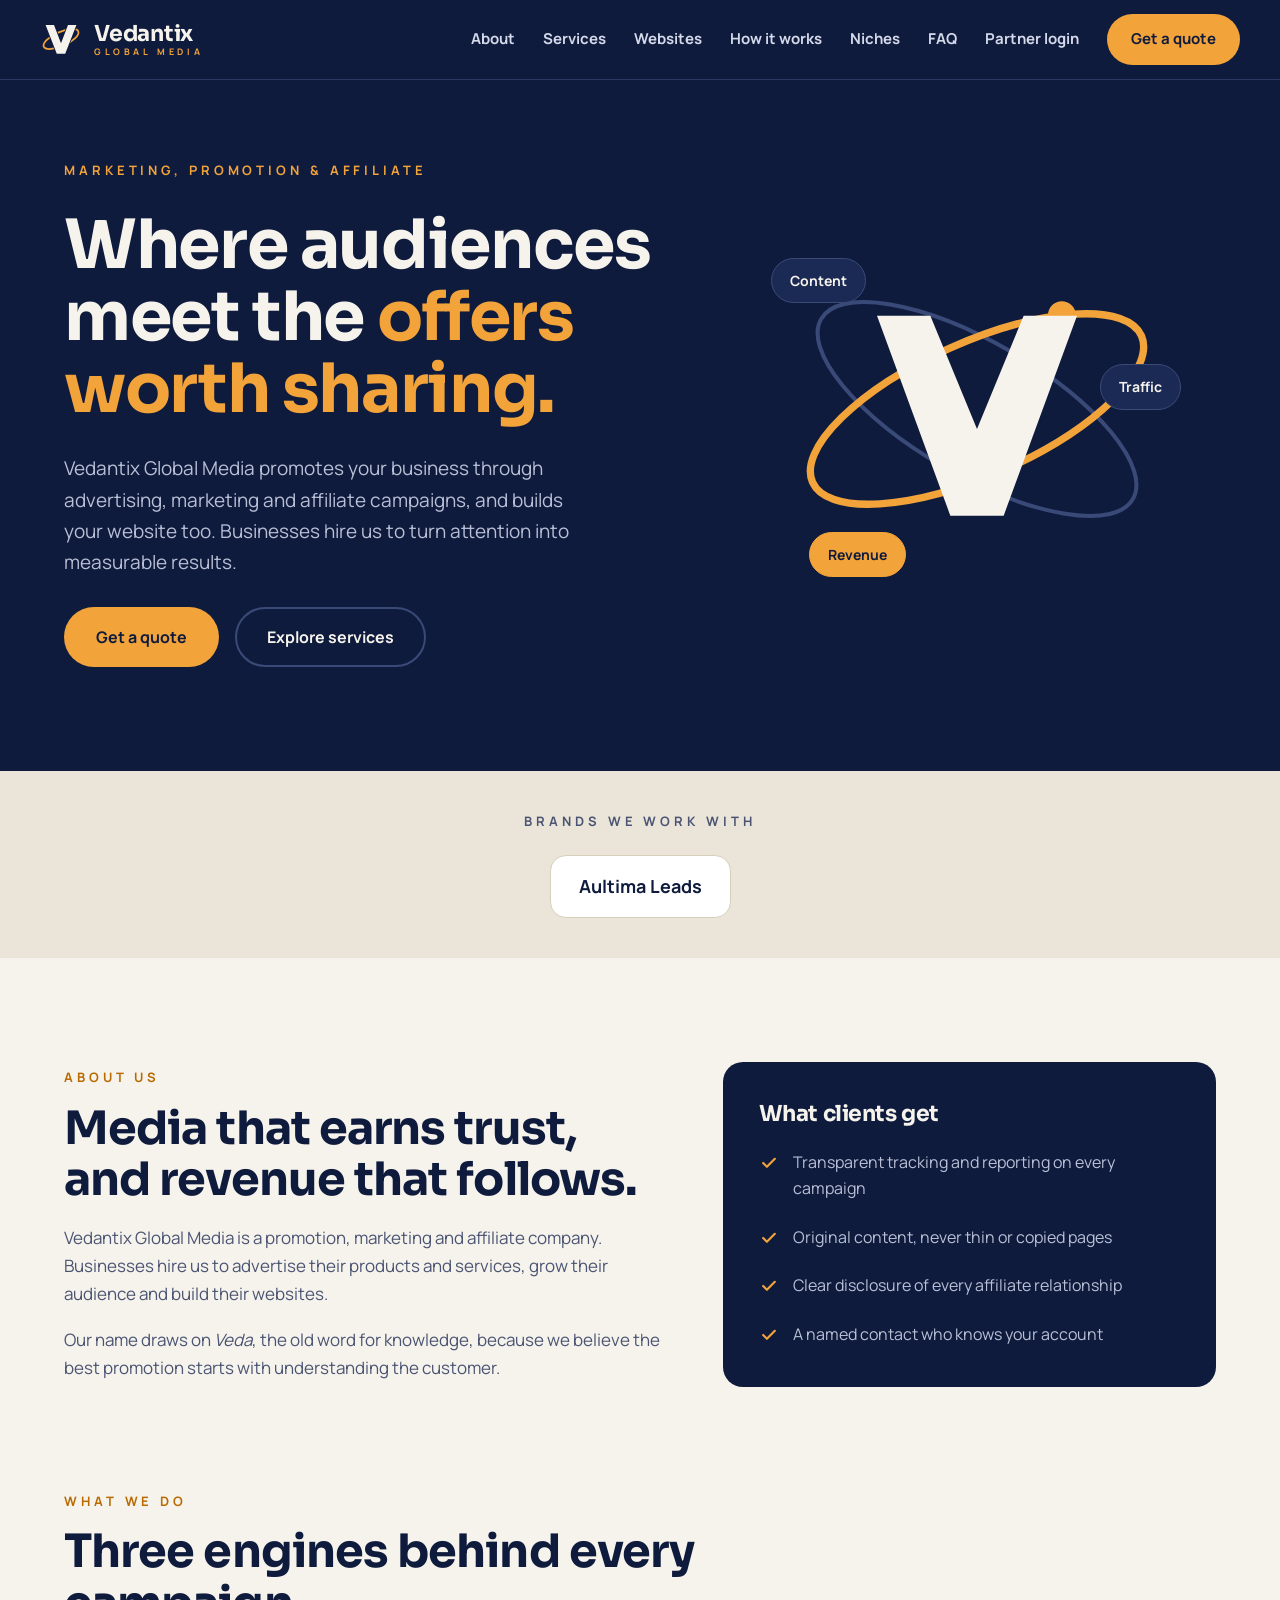
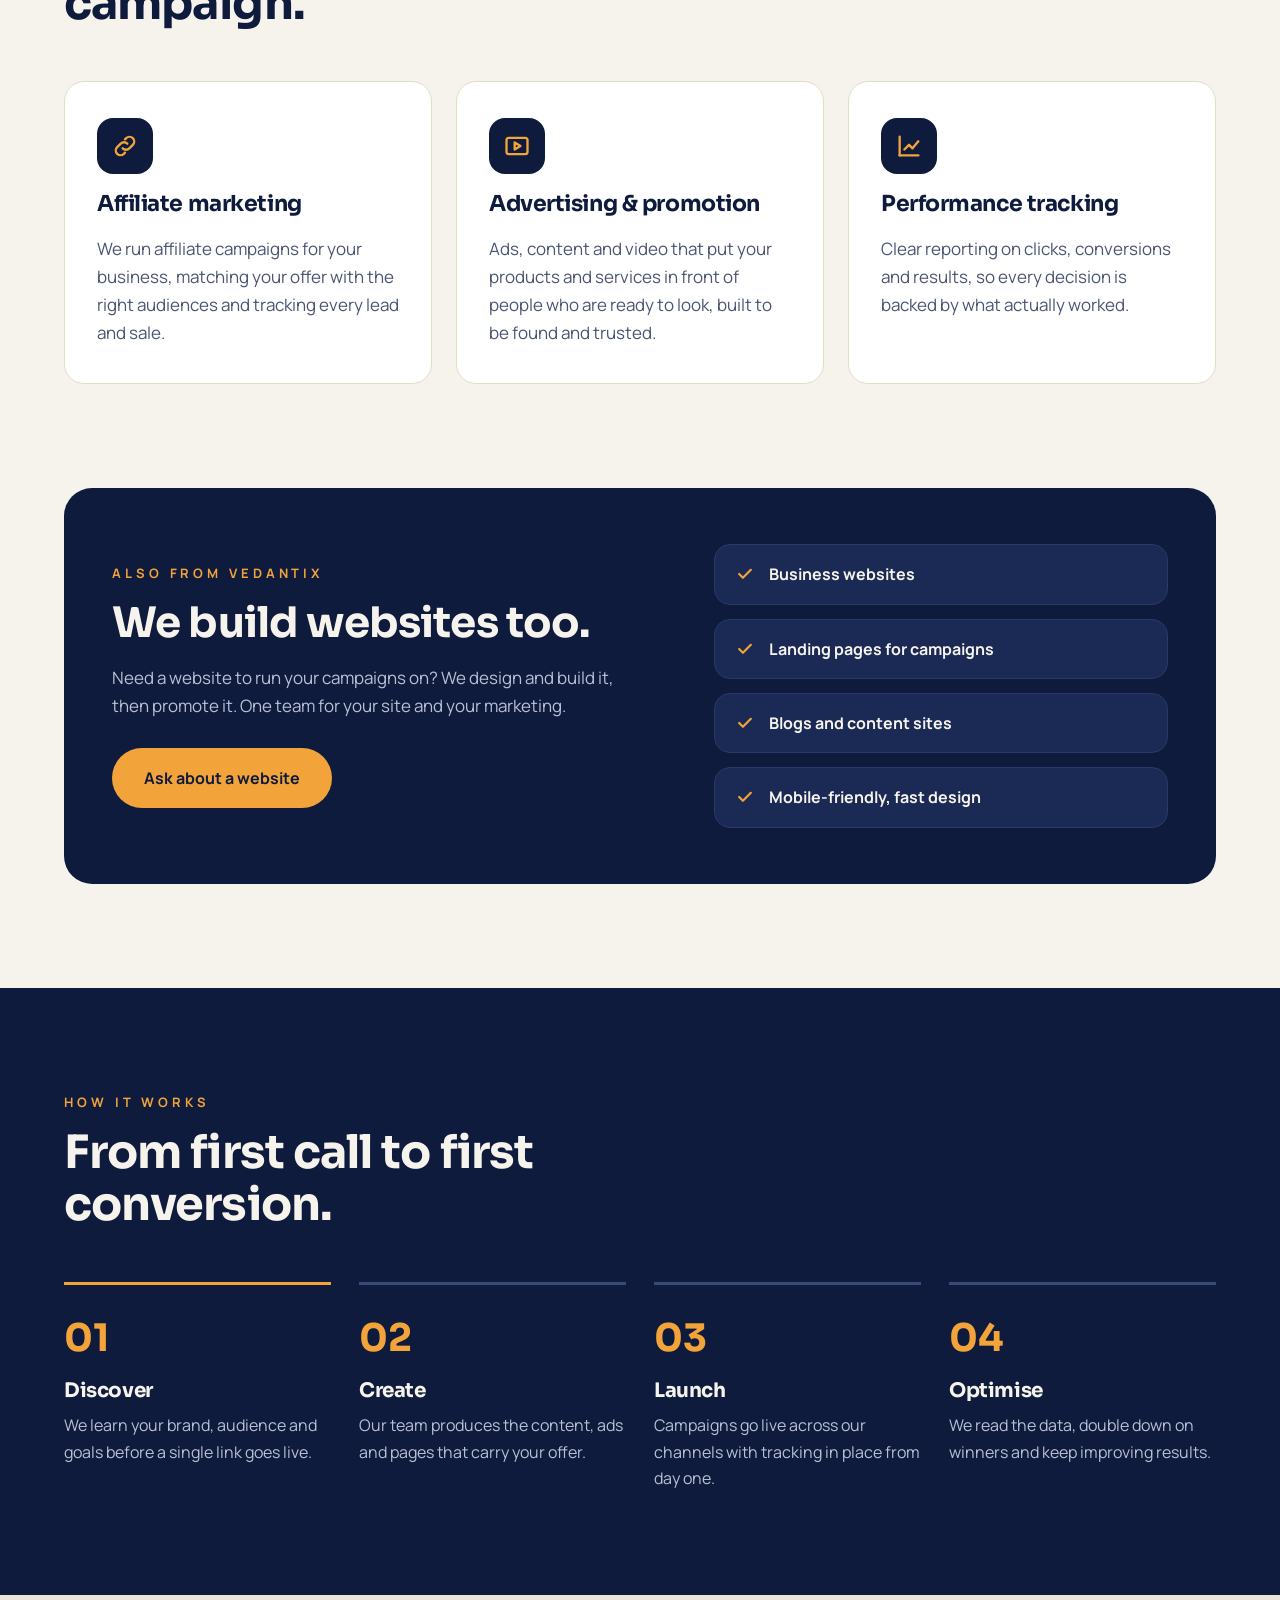
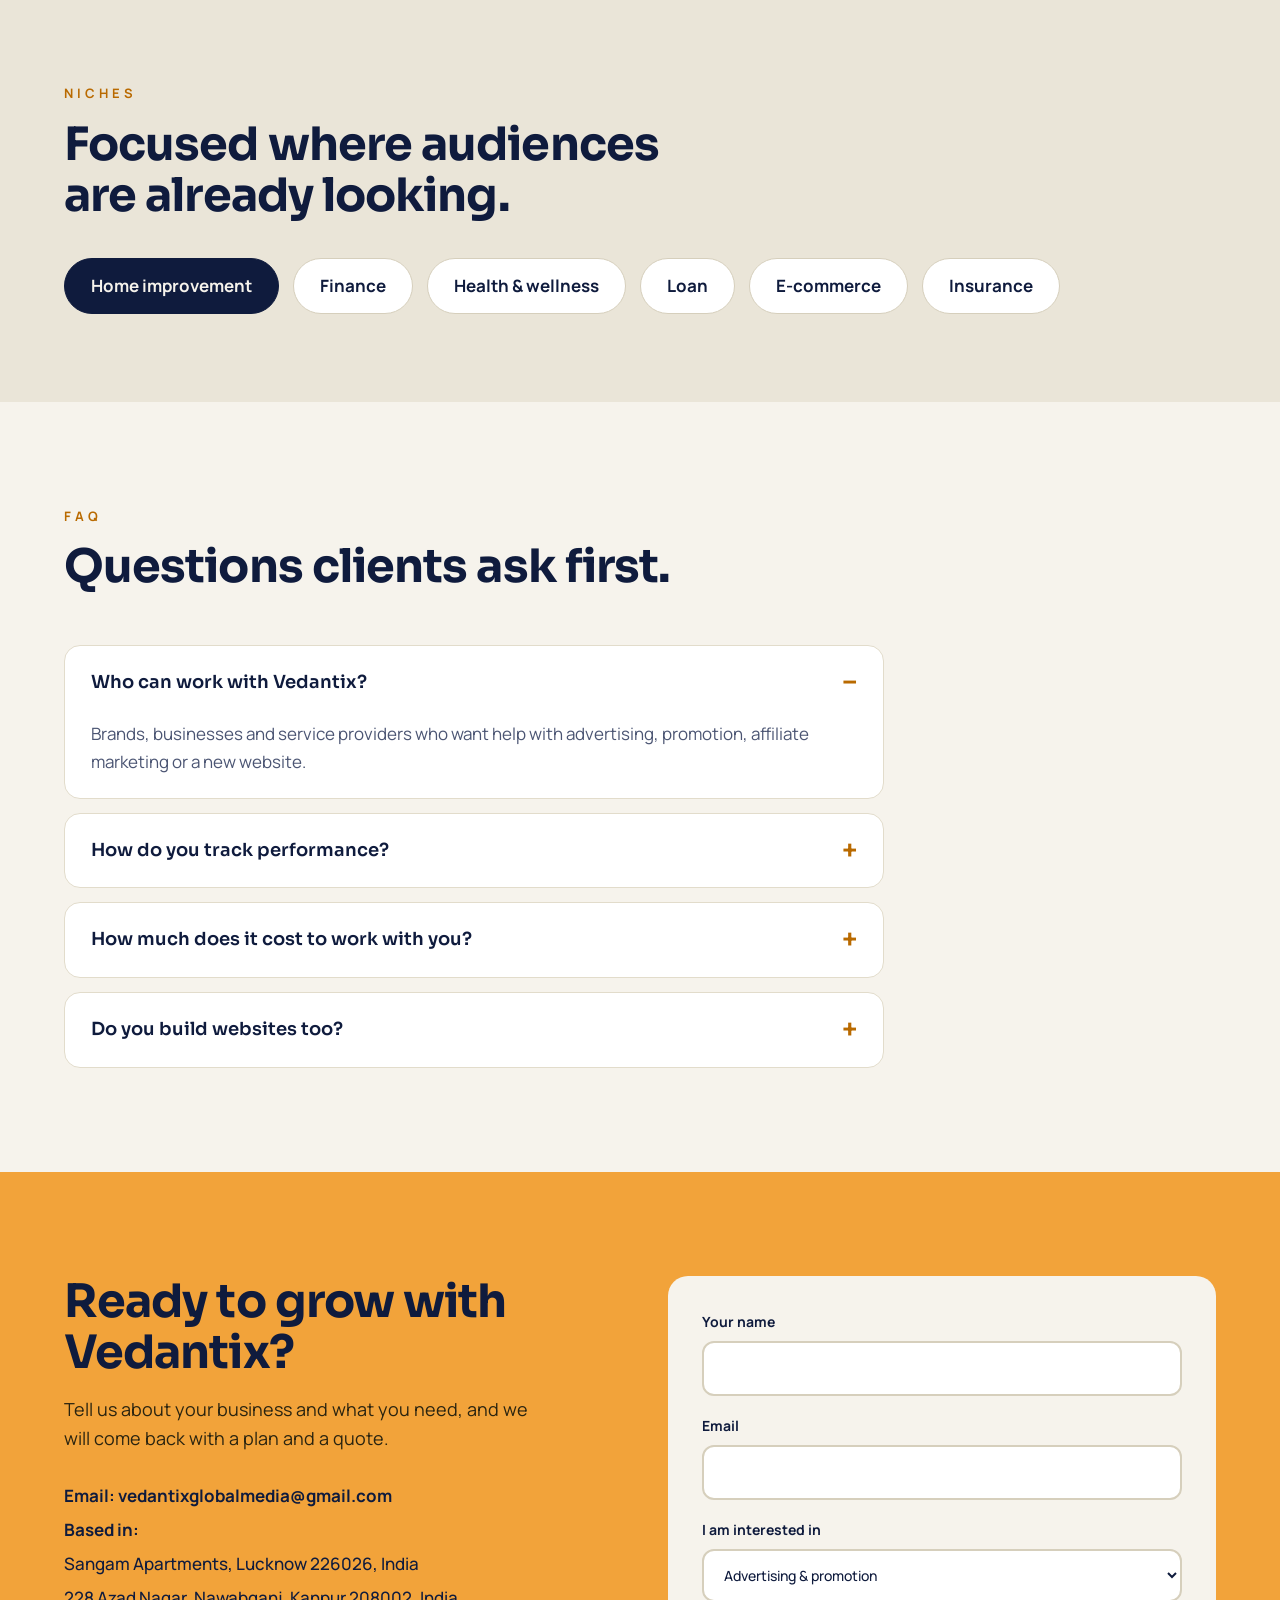
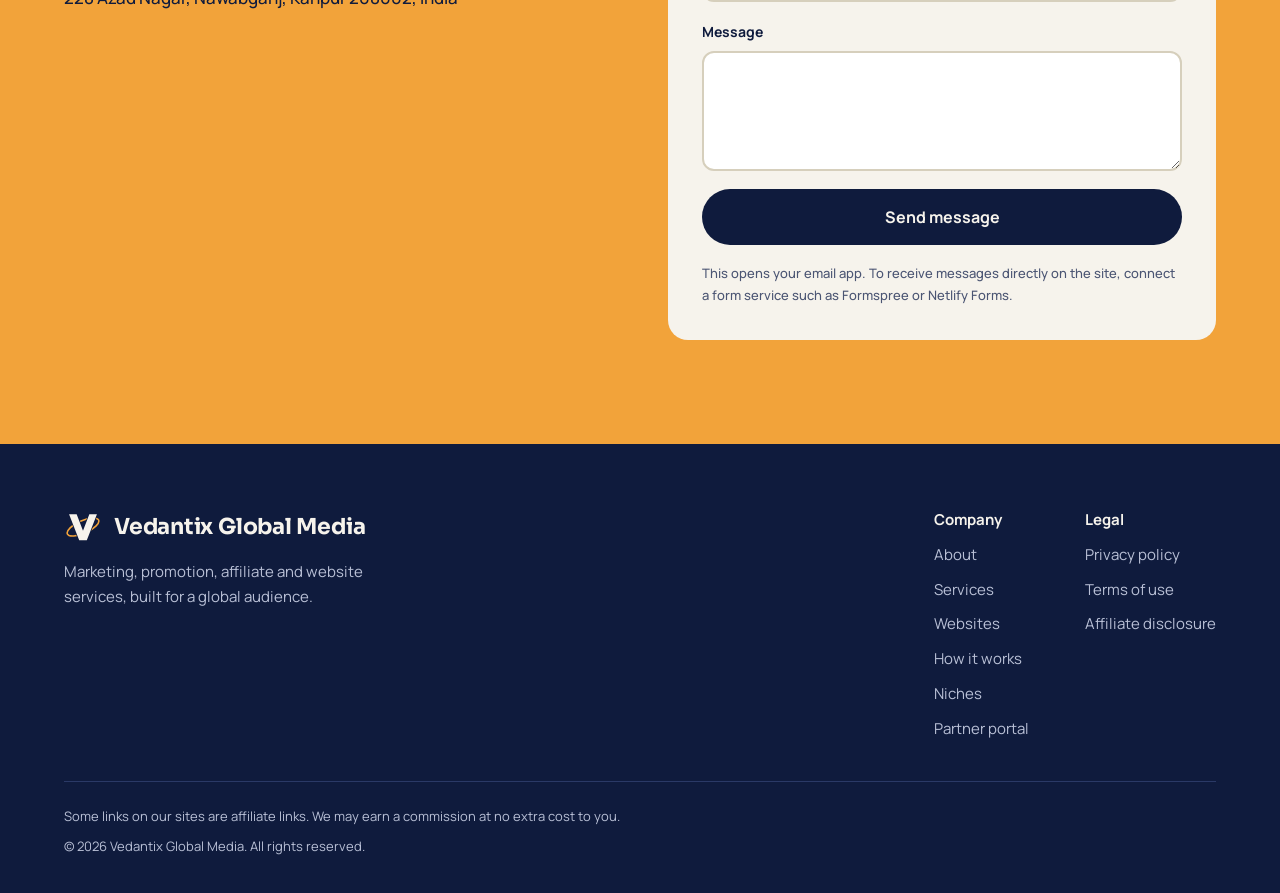
==== index.html @ a9d619fa "Add files via upload" ====
<!DOCTYPE html>
<html lang="en">
<head>
<meta charset="utf-8">
<meta name="viewport" content="width=device-width, initial-scale=1">
<title>Vedantix Global Media | Marketing, Promotion &amp; Affiliate</title>
<meta name="description" content="Vedantix Global Media provides advertising, promotion, affiliate marketing and website building for brands and businesses worldwide.">
<meta name="theme-color" content="#0F1B3D">
<link rel="preconnect" href="https://fonts.googleapis.com">
<link rel="preconnect" href="https://fonts.gstatic.com" crossorigin>
<link href="https://fonts.googleapis.com/css2?family=Manrope:wght@500;700&family=Sora:wght@600;700&display=swap" rel="stylesheet">
<style>
:root{
  --ink:#0F1B3D;
  --ink-2:#1B2A55;
  --line-dark:#2A3966;
  --saffron:#F2A33A;
  --saffron-deep:#B96A00;
  --cream:#F6F3EC;
  --sand:#EAE5D8;
  --white:#FFFFFF;
  --muted:#4B5573;
  --muted-dark:#B9C0D6;
  --border:#E2DCCB;
  --radius:20px;
  --max:1200px;
  --head:'Sora',system-ui,sans-serif;
  --body:'Manrope',system-ui,sans-serif;
}
*{box-sizing:border-box}
html{scroll-behavior:smooth;scroll-padding-top:84px}
body{margin:0;background:var(--cream);color:var(--ink);font-family:var(--body);font-size:17px;line-height:1.65;-webkit-font-smoothing:antialiased}
img,svg{max-width:100%}
a{color:inherit;text-decoration:none}
h1,h2,h3{font-family:var(--head);margin:0;letter-spacing:-0.02em;line-height:1.12}
p{margin:0}
:focus-visible{outline:3px solid var(--saffron);outline-offset:3px;border-radius:6px}
.wrap{max-width:var(--max);margin:0 auto;padding:0 24px}
.eyebrow{font-weight:700;font-size:13px;letter-spacing:.3em;text-transform:uppercase;color:var(--saffron-deep)}
.on-dark .eyebrow,.eyebrow.light{color:var(--saffron)}
.btn{display:inline-flex;align-items:center;justify-content:center;gap:8px;font-family:var(--body);font-weight:700;font-size:16px;padding:15px 30px;border-radius:999px;border:2px solid transparent;cursor:pointer;transition:transform .2s,background .2s,color .2s,border-color .2s}
.btn:hover{transform:translateY(-2px)}
.btn-primary{background:var(--saffron);color:var(--ink)}
.btn-primary:hover{background:#f5b45c}
.btn-ghost{border-color:#3A4A78;color:var(--cream)}
.btn-ghost:hover{border-color:var(--saffron);color:var(--saffron)}
.btn-dark{background:var(--ink);color:var(--cream)}
.btn-dark:hover{background:var(--ink-2)}
.btn-outline{border-color:var(--ink);color:var(--ink)}
.btn-outline:hover{background:var(--ink);color:var(--cream)}

/* header */
.site-header{position:sticky;top:0;z-index:50;background:var(--ink);border-bottom:1px solid var(--line-dark)}
.nav{display:flex;align-items:center;justify-content:space-between;gap:16px;padding:14px 0}
.brand{display:flex;align-items:center;gap:12px;color:var(--cream)}
.brand-text{display:flex;flex-direction:column;line-height:1.1}
.brand-name{font-family:var(--head);font-weight:700;font-size:22px;letter-spacing:-.01em}
.brand-sub{font-weight:700;font-size:9px;letter-spacing:.4em;color:var(--saffron)}
.nav-links{display:flex;align-items:center;gap:28px;font-weight:700;font-size:15px}
.nav-links a:not(.btn){color:#D5DAEA;transition:color .2s}
.nav-links a:not(.btn):hover{color:var(--saffron)}
.nav-links .btn{padding:11px 22px;font-size:15px}
.menu-btn{display:none;background:none;border:2px solid #3A4A78;border-radius:12px;width:46px;height:46px;cursor:pointer;color:var(--cream);align-items:center;justify-content:center}
.menu-btn svg{display:block}

/* hero */
.hero{background:var(--ink);color:var(--cream);overflow:hidden;position:relative}
.hero .wrap{display:flex;flex-wrap:wrap;align-items:center;gap:56px;padding-top:80px;padding-bottom:104px}
.hero-copy{flex:1 1 520px;min-width:0;display:flex;flex-direction:column;gap:28px}
.hero h1{font-size:clamp(38px,5.6vw,68px);line-height:1.06}
.hero h1 em{font-style:normal;color:var(--saffron)}
.hero-lead{max-width:540px;font-size:19px;color:var(--muted-dark)}
.hero-cta{display:flex;flex-wrap:wrap;gap:16px}
.hero-art{flex:1 1 380px;min-width:0;display:flex;justify-content:center}
.orbit-box{position:relative;width:400px;max-width:100%;aspect-ratio:1/1}
.orbit-box svg{width:100%;height:100%}
.chip{position:absolute;font-weight:700;font-size:14px;padding:10px 18px;border-radius:999px;background:var(--ink-2);border:1px solid #3A4A78;color:var(--cream);animation:float 6s ease-in-out infinite}
.chip.c1{left:-6px;top:12%}
.chip.c2{right:-4px;top:38%;animation-delay:-2s}
.chip.c3{left:8%;bottom:10%;background:var(--saffron);color:var(--ink);border-color:var(--saffron);animation-delay:-4s}
@keyframes float{0%,100%{transform:translateY(0)}50%{transform:translateY(-10px)}}
.orbit-spin{transform-origin:60px 60px;animation:spin 40s linear infinite}
@keyframes spin{to{transform:rotate(360deg)}}

/* partners */
.partners{background:var(--sand)}
.partners .wrap{display:flex;flex-direction:column;align-items:center;gap:22px;padding-top:40px;padding-bottom:40px}
.partners .label{font-weight:700;font-size:13px;letter-spacing:.3em;color:var(--muted);text-align:center}
.logo-row{display:flex;flex-wrap:wrap;justify-content:center;gap:16px;width:100%}
.logo-slot{flex:1 1 160px;max-width:220px;height:64px;border:2px dashed #B9B2A0;border-radius:12px;display:flex;align-items:center;justify-content:center;color:#6B6552;font-weight:700;font-size:14px}

.client{display:flex;align-items:center;gap:16px;background:var(--white);border:1px solid #D6CFBC;border-radius:16px;padding:16px 28px;font-weight:700;font-size:18px;color:var(--ink);transition:transform .2s,box-shadow .2s}
.client:hover{transform:translateY(-3px);box-shadow:0 12px 28px rgba(15,27,61,.12)}
.client img{height:40px;width:auto;max-width:170px;display:block}

/* sections */
section{scroll-margin-top:84px}
.section{padding:104px 0}
.section-head{display:flex;flex-direction:column;gap:14px;max-width:660px;margin-bottom:52px}
.section-head h2{font-size:clamp(30px,4vw,46px)}
.section-head p{color:var(--muted)}
.on-dark .section-head p{color:var(--muted-dark)}
.on-dark{background:var(--ink);color:var(--cream)}

/* about */
.about-grid{display:grid;grid-template-columns:1.1fr .9fr;gap:56px;align-items:center}
.about-grid p{color:var(--muted);margin-top:18px}
.about-card{background:var(--ink);color:var(--cream);border-radius:var(--radius);padding:40px 36px;display:flex;flex-direction:column;gap:22px}
.about-card h3{font-size:22px}
.tick{display:flex;gap:14px;align-items:flex-start;color:var(--muted-dark);font-size:16px}
.tick svg{flex:none;margin-top:4px}

/* services */
.cards{display:grid;grid-template-columns:repeat(auto-fit,minmax(280px,1fr));gap:24px}
.card{background:var(--white);border:1px solid var(--border);border-radius:var(--radius);padding:36px 32px;display:flex;flex-direction:column;gap:18px;transition:transform .25s,box-shadow .25s}
.card:hover{transform:translateY(-6px);box-shadow:0 18px 40px rgba(15,27,61,.12)}
.icon{width:56px;height:56px;border-radius:16px;background:var(--ink);display:flex;align-items:center;justify-content:center}
.card h3{font-size:22px}
.card p{color:var(--muted)}

/* website box */
.web-box{background:var(--ink);color:var(--cream);border-radius:28px;padding:56px 48px;display:grid;grid-template-columns:1.1fr .9fr;gap:48px;align-items:center}
.web-box h2{font-size:clamp(28px,3.6vw,42px);margin-top:14px}
.web-box p{color:var(--muted-dark);margin-top:18px;max-width:520px}
.web-box .btn{margin-top:28px}
.web-list{list-style:none;margin:0;padding:0;display:flex;flex-direction:column;gap:14px}
.web-list li{display:flex;gap:14px;align-items:flex-start;background:var(--ink-2);border:1px solid var(--line-dark);border-radius:16px;padding:16px 20px;font-weight:700;font-size:16px}
.web-list svg{flex:none;margin-top:3px}

/* steps */
.steps{display:grid;grid-template-columns:repeat(auto-fit,minmax(230px,1fr));gap:28px}
.step{border-top:3px solid #3A4A78;padding-top:22px;display:flex;flex-direction:column;gap:10px}
.step:first-child{border-top-color:var(--saffron)}
.step .num{font-family:var(--head);font-weight:700;font-size:38px;color:var(--saffron)}
.step h3{font-size:20px}
.step p{color:var(--muted-dark);font-size:16px}

/* niches */
.niches{background:var(--sand)}
.pills{display:flex;flex-wrap:wrap;gap:14px}
.pill{background:var(--white);border:1px solid #D6CFBC;font-weight:700;padding:13px 26px;border-radius:999px;transition:background .2s,color .2s}
.pill:hover,.pill.hot{background:var(--ink);color:var(--cream);border-color:var(--ink)}

/* faq */
.faq{display:flex;flex-direction:column;gap:14px;max-width:820px}
details{background:var(--white);border:1px solid var(--border);border-radius:16px;padding:0 26px}
summary{cursor:pointer;list-style:none;font-family:var(--head);font-weight:600;font-size:18px;padding:22px 0;display:flex;justify-content:space-between;gap:16px;align-items:center}
summary::-webkit-details-marker{display:none}
summary::after{content:"+";font-size:26px;color:var(--saffron-deep);line-height:1}
details[open] summary::after{content:"\2212"}
details p{color:var(--muted);padding-bottom:22px}

/* contact */
.contact{background:var(--saffron)}
.contact-grid{display:grid;grid-template-columns:1fr 1fr;gap:56px;align-items:start}
.contact h2{font-size:clamp(30px,4vw,46px);color:var(--ink)}
.contact .lead{margin-top:16px;color:#2A2410;font-size:18px;max-width:480px}
.contact-meta{margin-top:28px;display:flex;flex-direction:column;gap:6px;font-weight:700;color:var(--ink)}
form{background:var(--cream);border-radius:var(--radius);padding:34px;display:flex;flex-direction:column;gap:18px}
label{display:flex;flex-direction:column;gap:8px;font-weight:700;font-size:14px}
input,select,textarea{font:inherit;font-weight:500;padding:14px 16px;border-radius:12px;border:2px solid #D6CFBC;background:var(--white);color:var(--ink)}
input:focus,select:focus,textarea:focus{outline:none;border-color:var(--ink)}
textarea{min-height:120px;resize:vertical}
.form-note{font-size:13px;color:var(--muted);font-weight:500}

/* footer */
.site-footer{background:var(--ink);color:var(--muted-dark);font-size:15px}
.footer-top{display:flex;flex-wrap:wrap;justify-content:space-between;gap:40px;padding:64px 0 40px}
.footer-brand{max-width:340px;display:flex;flex-direction:column;gap:14px}
.footer-cols{display:flex;flex-wrap:wrap;gap:56px}
.footer-col{display:flex;flex-direction:column;gap:10px}
.footer-col b{color:var(--cream)}
.footer-col a:hover{color:var(--saffron)}
.footer-bottom{border-top:1px solid var(--line-dark);padding:24px 0 36px;font-size:13px;display:flex;flex-direction:column;gap:8px}

/* reveal */
.js .reveal{opacity:0;transform:translateY(24px);transition:opacity .7s ease,transform .7s ease}
.js .reveal.in{opacity:1;transform:none}

@media (max-width:900px){
  .about-grid,.contact-grid,.web-box{grid-template-columns:1fr;gap:36px}
  .section{padding:80px 0}
}
@media (max-width:760px){
  .menu-btn{display:inline-flex}
  .nav-links{position:absolute;left:0;right:0;top:100%;background:var(--ink);flex-direction:column;align-items:stretch;gap:0;padding:12px 24px 24px;border-bottom:1px solid var(--line-dark);display:none}
  .nav-links.open{display:flex}
  .nav-links a:not(.btn){padding:14px 0;border-bottom:1px solid var(--line-dark)}
  .nav-links .btn{margin-top:16px}
  .hero .wrap{padding-top:56px;padding-bottom:72px}
  .web-box{padding:36px 24px}
}
@media (prefers-reduced-motion:reduce){
  *{animation:none!important;transition:none!important;scroll-behavior:auto!important}
  .js .reveal{opacity:1;transform:none}
}
</style>
</head>
<body>

<header class="site-header">
  <div class="wrap nav">
    <a class="brand" href="#top" aria-label="Vedantix Global Media home">
      <svg width="42" height="42" viewBox="0 0 120 120" aria-hidden="true">
        <g transform="rotate(-24 60 60)"><ellipse cx="60" cy="60" rx="54" ry="20" fill="none" stroke="#F2A33A" stroke-width="5"/><circle cx="94.7" cy="44.7" r="7.5" fill="#F2A33A"/></g>
        <polygon points="16,20 40,20 60,72 80,20 104,20 72,102 48,102" fill="#F6F3EC" stroke="#0F1B3D" stroke-width="5" paint-order="stroke"/>
      </svg>
      <span class="brand-text"><span class="brand-name">Vedantix</span><span class="brand-sub">GLOBAL MEDIA</span></span>
    </a>
    <button class="menu-btn" id="menuBtn" aria-label="Open menu" aria-expanded="false" aria-controls="navLinks">
      <svg width="22" height="22" viewBox="0 0 24 24" fill="none" stroke="currentColor" stroke-width="2.2" stroke-linecap="round"><path d="M4 7h16M4 12h16M4 17h16"/></svg>
    </button>
    <nav class="nav-links" id="navLinks" aria-label="Main">
      <a href="#about">About</a>
      <a href="#services">Services</a>
      <a href="#websites">Websites</a>
      <a href="#how">How it works</a>
      <a href="#niches">Niches</a>
      <a href="#faq">FAQ</a>
      <a href="portal.html">Partner login</a>
      <a class="btn btn-primary" href="#contact">Get a quote</a>
    </nav>
  </div>
</header>

<main id="top">

<!-- HERO -->
<section class="hero on-dark">
  <div class="wrap">
    <div class="hero-copy">
      <div class="eyebrow light">Marketing, promotion &amp; affiliate</div>
      <h1>Where audiences meet the <em>offers worth sharing.</em></h1>
      <p class="hero-lead">Vedantix Global Media promotes your business through advertising, marketing and affiliate campaigns, and builds your website too. Businesses hire us to turn attention into measurable results.</p>
      <div class="hero-cta">
        <a class="btn btn-primary" href="#contact">Get a quote</a>
        <a class="btn btn-ghost" href="#services">Explore services</a>
      </div>
    </div>
    <div class="hero-art">
      <div class="orbit-box">
        <svg viewBox="0 0 120 120" role="img" aria-label="Orbit around the Vedantix V mark">
          <g class="orbit-spin"><g transform="rotate(30 60 60)"><ellipse cx="60" cy="60" rx="54" ry="20" fill="none" stroke="#3A4A78" stroke-width="1.2"/></g></g>
          <g transform="rotate(-24 60 60)"><ellipse cx="60" cy="60" rx="54" ry="20" fill="none" stroke="#F2A33A" stroke-width="2.2"/><circle cx="94.7" cy="44.7" r="4.2" fill="#F2A33A"/></g>
          <polygon points="30,32 46,32 60,66 74,32 90,32 68,92 52,92" fill="#F6F3EC"/>
        </svg>
        <span class="chip c1">Content</span>
        <span class="chip c2">Traffic</span>
        <span class="chip c3">Revenue</span>
      </div>
    </div>
  </div>
</section>

<!-- CLIENTS -->
<section class="partners" aria-label="Clients">
  <div class="wrap">
    <div class="label">BRANDS WE WORK WITH</div>
    <div class="logo-row">
      <a class="client" href="https://www.aultimaleads.com/" target="_blank" rel="noopener" aria-label="Aultima Leads website">
        <img src="https://www.aultimaleads.com/assets/img/logo.png" alt="Aultima Leads logo" onerror="this.style.display='none'">
        <span>Aultima Leads</span>
      </a>
    </div>
  </div>
</section>

<!-- ABOUT -->
<section class="section" id="about">
  <div class="wrap about-grid">
    <div class="reveal">
      <div class="eyebrow">About us</div>
      <h2 style="font-size:clamp(30px,4vw,46px);margin-top:14px">Media that earns trust, and revenue that follows.</h2>
      <p>Vedantix Global Media is a promotion, marketing and affiliate company. Businesses hire us to advertise their products and services, grow their audience and build their websites.</p>
      <p>Our name draws on <em>Veda</em>, the old word for knowledge, because we believe the best promotion starts with understanding the customer.</p>
    </div>
    <div class="about-card reveal">
      <h3>What clients get</h3>
      <div class="tick"><svg width="20" height="20" viewBox="0 0 24 24" fill="none" stroke="#F2A33A" stroke-width="2.6" stroke-linecap="round" stroke-linejoin="round" aria-hidden="true"><path d="M5 12l4.5 4.5L19 7"/></svg><span>Transparent tracking and reporting on every campaign</span></div>
      <div class="tick"><svg width="20" height="20" viewBox="0 0 24 24" fill="none" stroke="#F2A33A" stroke-width="2.6" stroke-linecap="round" stroke-linejoin="round" aria-hidden="true"><path d="M5 12l4.5 4.5L19 7"/></svg><span>Original content, never thin or copied pages</span></div>
      <div class="tick"><svg width="20" height="20" viewBox="0 0 24 24" fill="none" stroke="#F2A33A" stroke-width="2.6" stroke-linecap="round" stroke-linejoin="round" aria-hidden="true"><path d="M5 12l4.5 4.5L19 7"/></svg><span>Clear disclosure of every affiliate relationship</span></div>
      <div class="tick"><svg width="20" height="20" viewBox="0 0 24 24" fill="none" stroke="#F2A33A" stroke-width="2.6" stroke-linecap="round" stroke-linejoin="round" aria-hidden="true"><path d="M5 12l4.5 4.5L19 7"/></svg><span>A named contact who knows your account</span></div>
    </div>
  </div>
</section>

<!-- SERVICES -->
<section class="section" id="services" style="padding-top:0">
  <div class="wrap">
    <div class="section-head reveal">
      <div class="eyebrow">What we do</div>
      <h2>Three engines behind every campaign.</h2>
    </div>
    <div class="cards">
      <article class="card reveal">
        <div class="icon"><svg width="28" height="28" viewBox="0 0 24 24" fill="none" stroke="#F2A33A" stroke-width="2" stroke-linecap="round" stroke-linejoin="round" aria-hidden="true"><path d="M10 14a4 4 0 0 0 5.7 0l3-3a4 4 0 0 0-5.7-5.7l-1 1"/><path d="M14 10a4 4 0 0 0-5.7 0l-3 3a4 4 0 0 0 5.7 5.7l1-1"/></svg></div>
        <h3>Affiliate marketing</h3>
        <p>We run affiliate campaigns for your business, matching your offer with the right audiences and tracking every lead and sale.</p>
      </article>
      <article class="card reveal">
        <div class="icon"><svg width="28" height="28" viewBox="0 0 24 24" fill="none" stroke="#F2A33A" stroke-width="2" stroke-linecap="round" stroke-linejoin="round" aria-hidden="true"><rect x="3" y="5" width="18" height="14" rx="2"/><path d="M10 9l5 3-5 3z"/></svg></div>
        <h3>Advertising &amp; promotion</h3>
        <p>Ads, content and video that put your products and services in front of people who are ready to look, built to be found and trusted.</p>
      </article>
      <article class="card reveal">
        <div class="icon"><svg width="28" height="28" viewBox="0 0 24 24" fill="none" stroke="#F2A33A" stroke-width="2" stroke-linecap="round" stroke-linejoin="round" aria-hidden="true"><path d="M4 20V4"/><path d="M4 20h16"/><path d="M8 15l4-4 3 3 5-6"/></svg></div>
        <h3>Performance tracking</h3>
        <p>Clear reporting on clicks, conversions and results, so every decision is backed by what actually worked.</p>
      </article>
    </div>
  </div>
</section>

<!-- WEBSITES -->
<section class="section" id="websites" style="padding-top:0">
  <div class="wrap">
    <div class="web-box reveal">
      <div>
        <div class="eyebrow light">Also from Vedantix</div>
        <h2>We build websites too.</h2>
        <p>Need a website to run your campaigns on? We design and build it, then promote it. One team for your site and your marketing.</p>
        <a class="btn btn-primary" href="#contact">Ask about a website</a>
      </div>
      <ul class="web-list">
        <li><svg width="20" height="20" viewBox="0 0 24 24" fill="none" stroke="#F2A33A" stroke-width="2.6" stroke-linecap="round" stroke-linejoin="round" aria-hidden="true"><path d="M5 12l4.5 4.5L19 7"/></svg>Business websites</li>
        <li><svg width="20" height="20" viewBox="0 0 24 24" fill="none" stroke="#F2A33A" stroke-width="2.6" stroke-linecap="round" stroke-linejoin="round" aria-hidden="true"><path d="M5 12l4.5 4.5L19 7"/></svg>Landing pages for campaigns</li>
        <li><svg width="20" height="20" viewBox="0 0 24 24" fill="none" stroke="#F2A33A" stroke-width="2.6" stroke-linecap="round" stroke-linejoin="round" aria-hidden="true"><path d="M5 12l4.5 4.5L19 7"/></svg>Blogs and content sites</li>
        <li><svg width="20" height="20" viewBox="0 0 24 24" fill="none" stroke="#F2A33A" stroke-width="2.6" stroke-linecap="round" stroke-linejoin="round" aria-hidden="true"><path d="M5 12l4.5 4.5L19 7"/></svg>Mobile-friendly, fast design</li>
      </ul>
    </div>
  </div>
</section>

<!-- HOW -->
<section class="section on-dark" id="how">
  <div class="wrap">
    <div class="section-head reveal">
      <div class="eyebrow">How it works</div>
      <h2>From first call to first conversion.</h2>
    </div>
    <div class="steps">
      <div class="step reveal"><div class="num">01</div><h3>Discover</h3><p>We learn your brand, audience and goals before a single link goes live.</p></div>
      <div class="step reveal"><div class="num">02</div><h3>Create</h3><p>Our team produces the content, ads and pages that carry your offer.</p></div>
      <div class="step reveal"><div class="num">03</div><h3>Launch</h3><p>Campaigns go live across our channels with tracking in place from day one.</p></div>
      <div class="step reveal"><div class="num">04</div><h3>Optimise</h3><p>We read the data, double down on winners and keep improving results.</p></div>
    </div>
  </div>
</section>

<!-- NICHES -->
<section class="section niches" id="niches" style="padding:88px 0">
  <div class="wrap">
    <div class="section-head reveal" style="margin-bottom:36px">
      <div class="eyebrow">Niches</div>
      <h2>Focused where audiences are already looking.</h2>
    </div>
    <div class="pills reveal">
      <span class="pill hot">Home improvement</span>
      <span class="pill">Finance</span>
      <span class="pill">Health &amp; wellness</span>
      <span class="pill">Loan</span>
      <span class="pill">E-commerce</span>
      <span class="pill">Insurance</span>
    </div>
  </div>
</section>

<!-- FAQ -->
<section class="section" id="faq">
  <div class="wrap">
    <div class="section-head reveal">
      <div class="eyebrow">FAQ</div>
      <h2>Questions clients ask first.</h2>
    </div>
    <div class="faq reveal">
      <details open><summary>Who can work with Vedantix?</summary><p>Brands, businesses and service providers who want help with advertising, promotion, affiliate marketing or a new website.</p></details>
      <details><summary>How do you track performance?</summary><p>Every campaign uses tracked links, and we share regular reports covering clicks, conversions and results.</p></details>
      <details><summary>How much does it cost to work with you?</summary><p>We charge a fee for our advertising, promotion, affiliate marketing and website building work. The price depends on what you need, so send us a message with your goals and we will come back with a quote.</p></details>
      <details><summary>Do you build websites too?</summary><p>Yes. We design and build business websites, landing pages and blogs, and we can promote them once they are live.</p></details>
    </div>
  </div>
</section>

<!-- CONTACT -->
<section class="section contact" id="contact">
  <div class="wrap contact-grid">
    <div class="reveal">
      <h2>Ready to grow with Vedantix?</h2>
      <p class="lead">Tell us about your business and what you need, and we will come back with a plan and a quote.</p>
      <div class="contact-meta">
        <span>Email: <a href="mailto:vedantixglobalmedia@gmail.com?subject=Website%20enquiry">vedantixglobalmedia@gmail.com</a></span>
        <span>Based in:</span>
        <span style="font-weight:500">Sangam Apartments, Lucknow 226026, India</span>
        <span style="font-weight:500">228 Azad Nagar, Nawabganj, Kanpur 208002, India</span>
      </div>
    </div>
    <form id="contactForm" class="reveal">
      <label>Your name<input type="text" name="name" required autocomplete="name"></label>
      <label>Email<input type="email" name="email" required autocomplete="email"></label>
      <label>I am interested in
        <select name="type">
          <option>Advertising &amp; promotion</option>
          <option>Affiliate marketing</option>
          <option>A new website</option>
          <option>Something else</option>
        </select>
      </label>
      <label>Message<textarea name="message" required></textarea></label>
      <button class="btn btn-dark" type="submit">Send message</button>
      <p class="form-note">This opens your email app. To receive messages directly on the site, connect a form service such as Formspree or Netlify Forms.</p>
    </form>
  </div>
</section>

</main>

<footer class="site-footer">
  <div class="wrap">
    <div class="footer-top">
      <div class="footer-brand">
        <a class="brand" href="#top">
          <svg width="38" height="38" viewBox="0 0 120 120" aria-hidden="true">
            <g transform="rotate(-24 60 60)"><ellipse cx="60" cy="60" rx="54" ry="20" fill="none" stroke="#F2A33A" stroke-width="5"/><circle cx="94.7" cy="44.7" r="7.5" fill="#F2A33A"/></g>
            <polygon points="16,20 40,20 60,72 80,20 104,20 72,102 48,102" fill="#F6F3EC" stroke="#0F1B3D" stroke-width="5" paint-order="stroke"/>
          </svg>
          <span class="brand-name">Vedantix Global Media</span>
        </a>
        <p>Marketing, promotion, affiliate and website services, built for a global audience.</p>
      </div>
      <div class="footer-cols">
        <div class="footer-col"><b>Company</b><a href="#about">About</a><a href="#services">Services</a><a href="#websites">Websites</a><a href="#how">How it works</a><a href="#niches">Niches</a><a href="portal.html">Partner portal</a></div>
        <div class="footer-col"><b>Legal</b><a href="#">Privacy policy</a><a href="#">Terms of use</a><a href="#">Affiliate disclosure</a></div>
      </div>
    </div>
    <div class="footer-bottom">
      <span>Some links on our sites are affiliate links. We may earn a commission at no extra cost to you.</span>
      <span>&copy; <span id="year">2026</span> Vedantix Global Media. All rights reserved.</span>
    </div>
  </div>
</footer>

<script>
document.documentElement.classList.add('js');

// mobile menu
var menuBtn = document.getElementById('menuBtn');
var navLinks = document.getElementById('navLinks');
menuBtn.addEventListener('click', function(){
  var open = navLinks.classList.toggle('open');
  menuBtn.setAttribute('aria-expanded', open ? 'true' : 'false');
});
navLinks.addEventListener('click', function(e){
  if (e.target.tagName === 'A') {
    navLinks.classList.remove('open');
    menuBtn.setAttribute('aria-expanded', 'false');
  }
});

// reveal on scroll
var items = document.querySelectorAll('.reveal');
if ('IntersectionObserver' in window) {
  var io = new IntersectionObserver(function(entries){
    entries.forEach(function(en){
      if (en.isIntersecting) { en.target.classList.add('in'); io.unobserve(en.target); }
    });
  }, { threshold: 0.12 });
  items.forEach(function(el){ io.observe(el); });
} else {
  items.forEach(function(el){ el.classList.add('in'); });
}

// contact form -> opens email app
document.getElementById('contactForm').addEventListener('submit', function(e){
  e.preventDefault();
  var f = e.target;
  var subject = 'Enquiry from ' + f.name.value;
  var body = 'Name: ' + f.name.value + '\nEmail: ' + f.email.value + '\nInterested in: ' + f.type.value + '\n\n' + f.message.value;
  window.location.href = 'mailto:vedantixglobalmedia@gmail.com?subject=' + encodeURIComponent(subject) + '&body=' + encodeURIComponent(body);
});

document.getElementById('year').textContent = new Date().getFullYear();
</script>
</body>
</html>
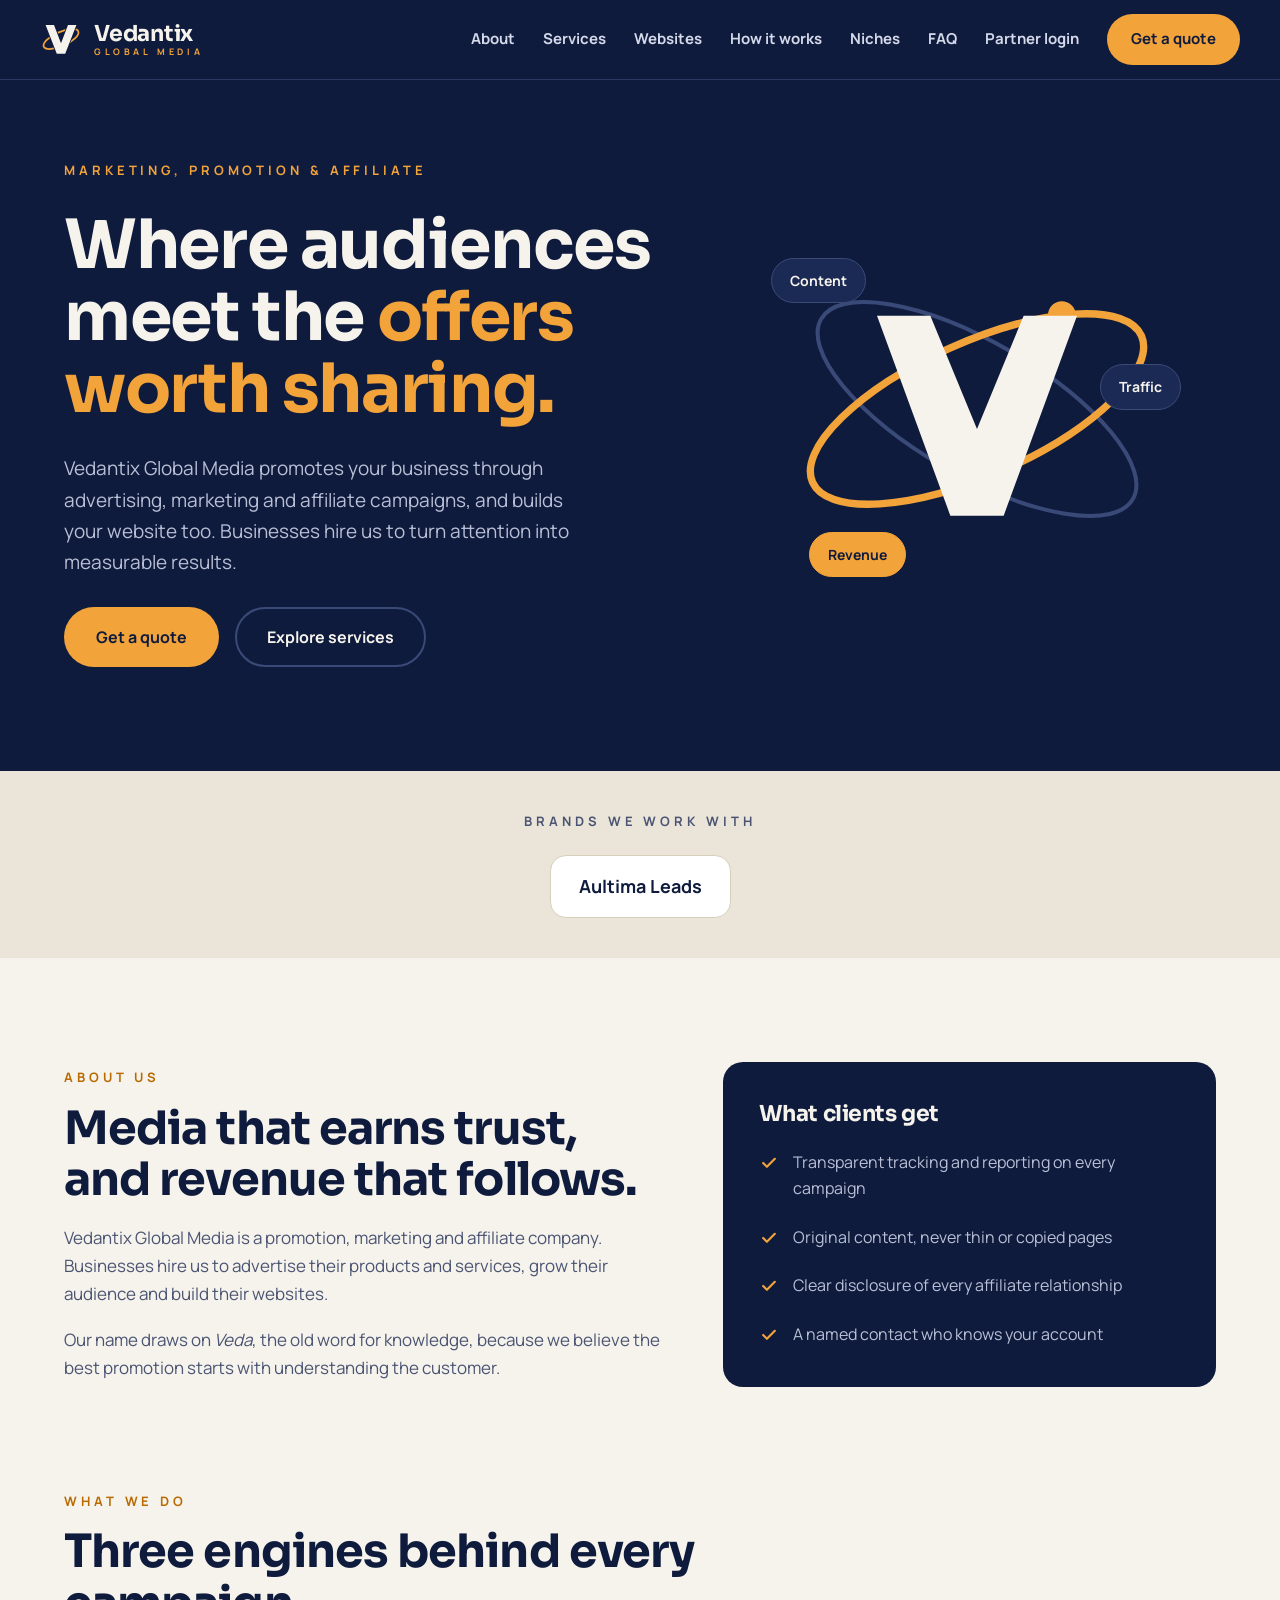
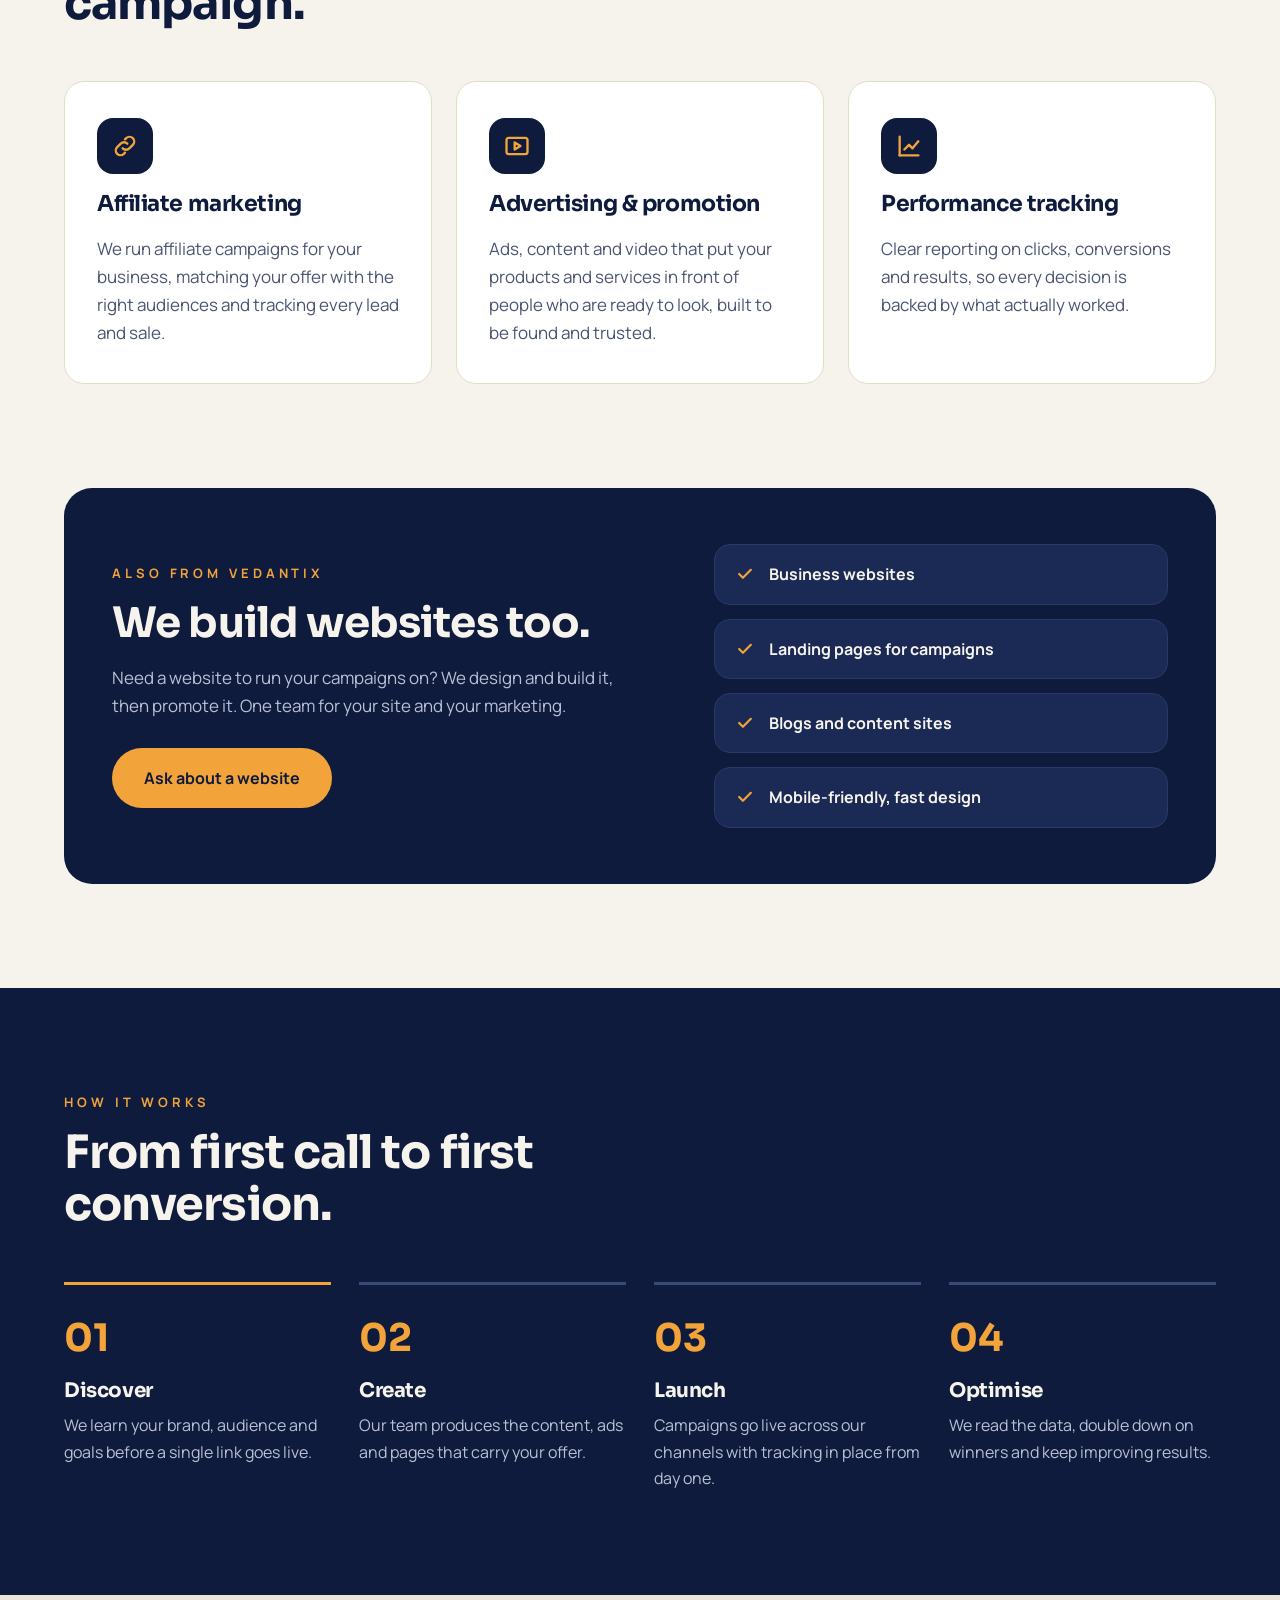
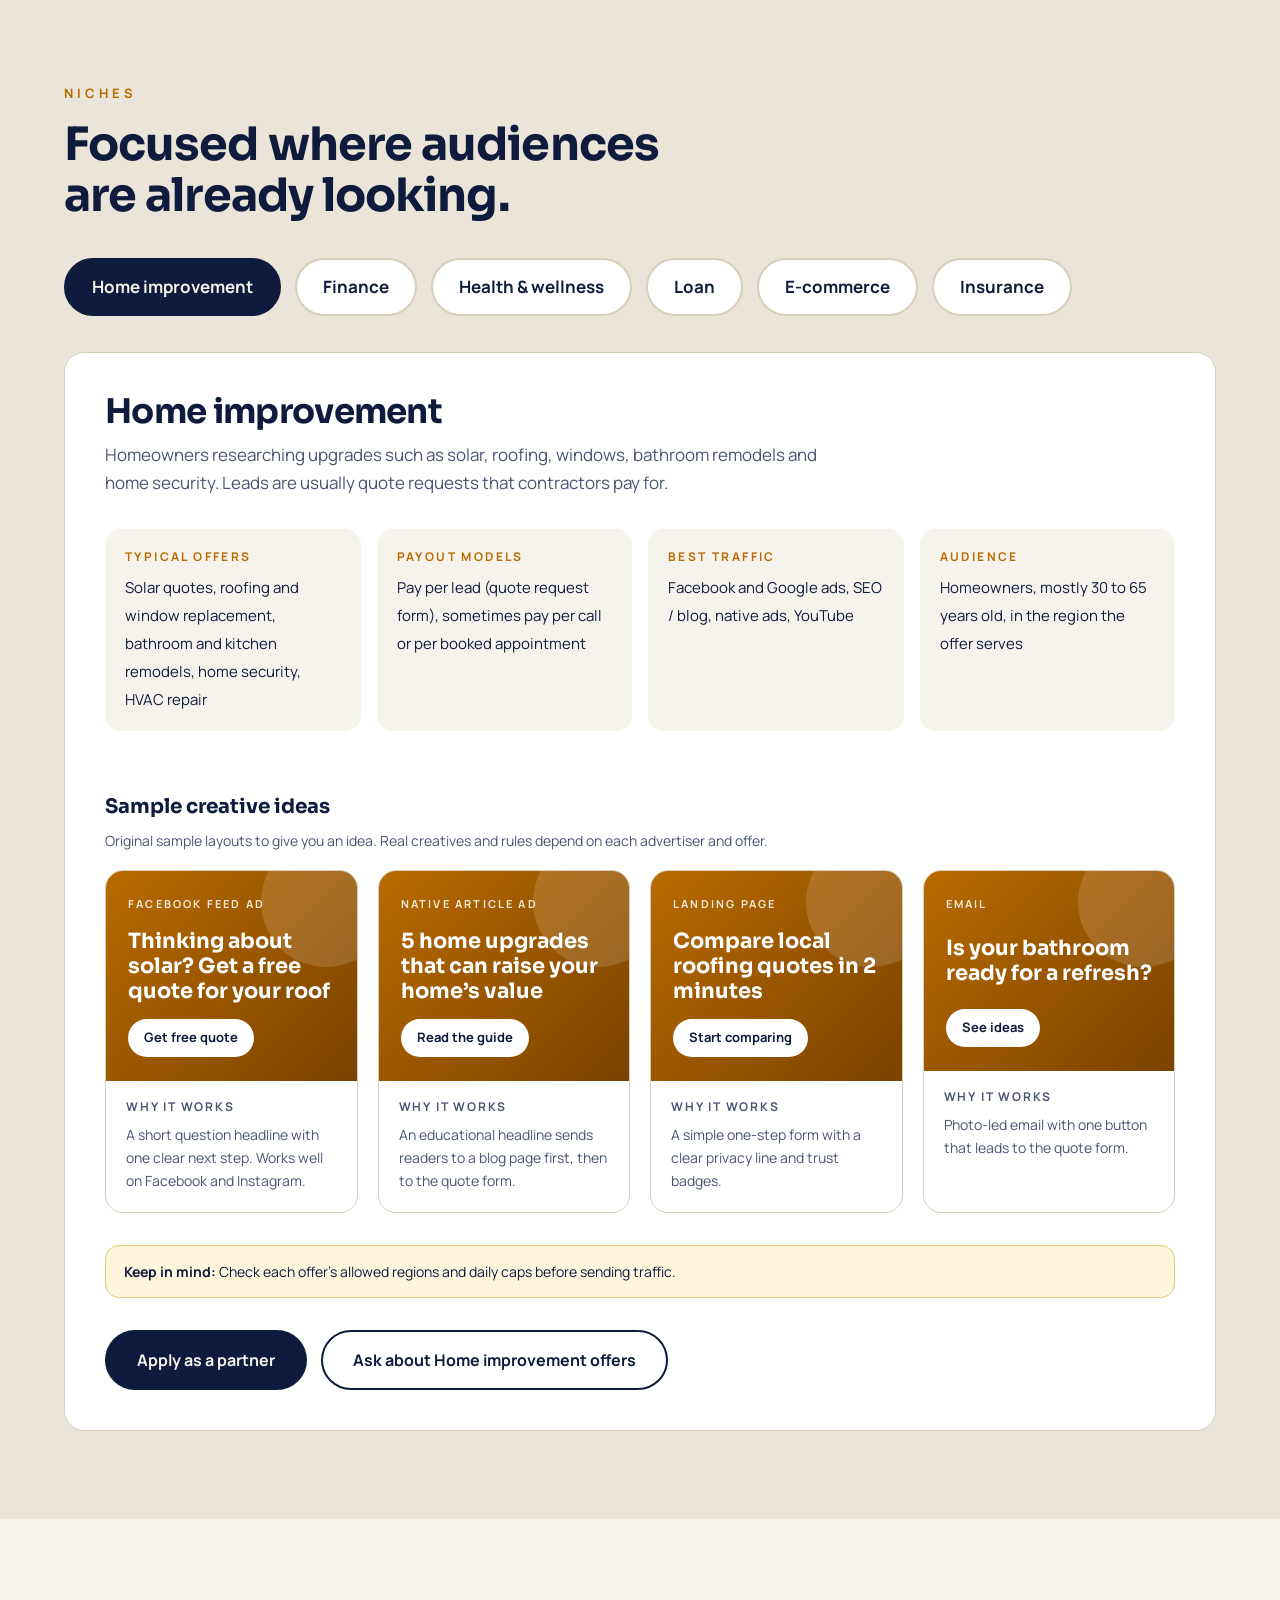
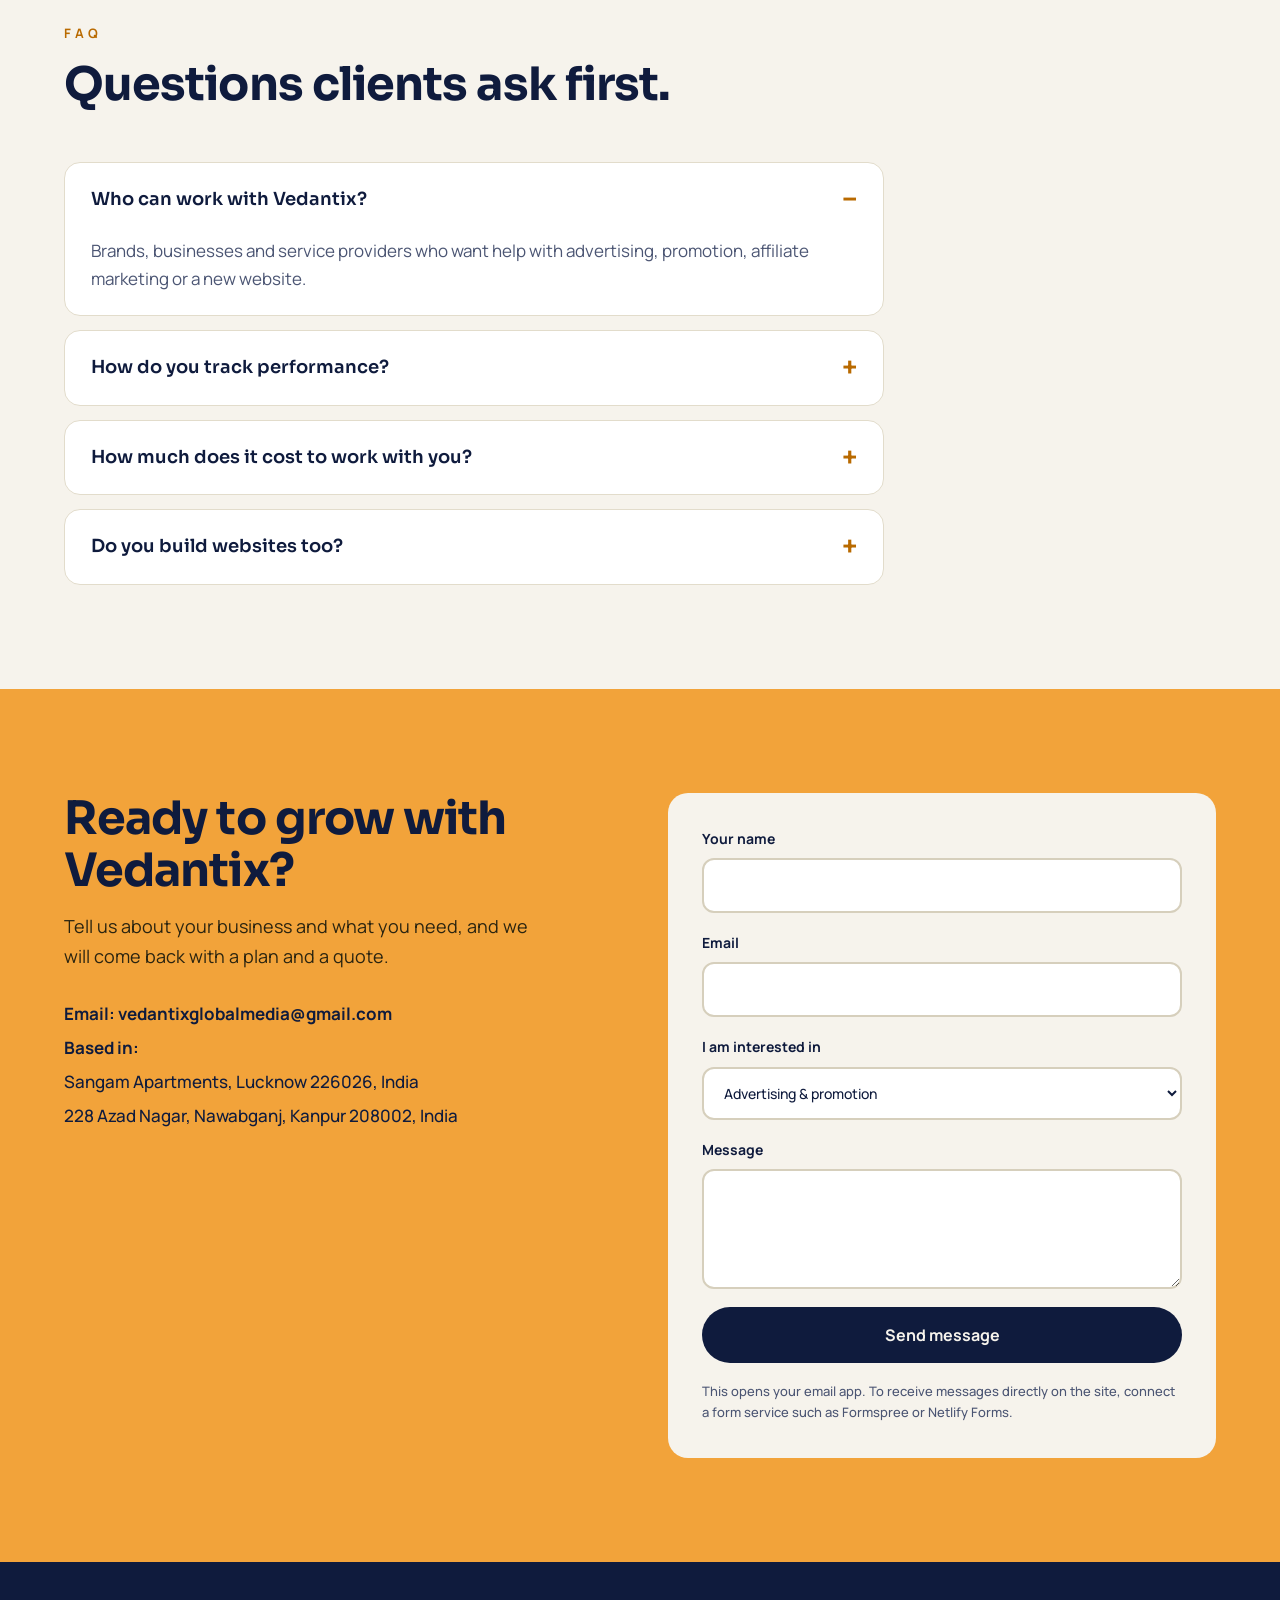
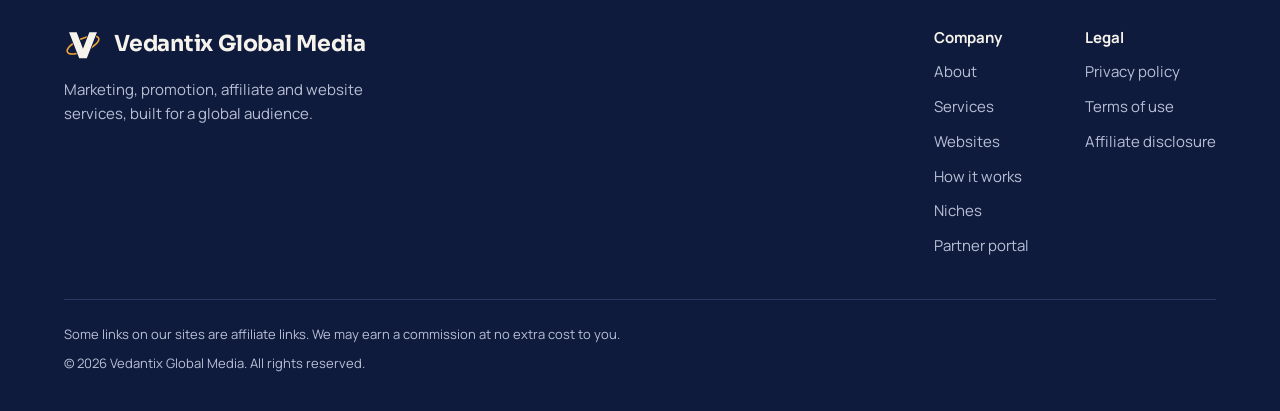
==== commit f8a09ead: "Update index.html" ====
--- a/index.html
+++ b/index.html
@@ -138,8 +138,33 @@
 /* niches */
 .niches{background:var(--sand)}
 .pills{display:flex;flex-wrap:wrap;gap:14px}
-.pill{background:var(--white);border:1px solid #D6CFBC;font-weight:700;padding:13px 26px;border-radius:999px;transition:background .2s,color .2s}
-.pill:hover,.pill.hot{background:var(--ink);color:var(--cream);border-color:var(--ink)}
+.pill{font:inherit;font-weight:700;cursor:pointer;background:var(--white);border:2px solid #D6CFBC;color:var(--ink);padding:13px 26px;border-radius:999px;transition:background .2s,color .2s,transform .2s,border-color .2s}
+.pill:hover{transform:translateY(-2px);border-color:var(--ink)}
+.pill[aria-pressed="true"]{background:var(--ink);color:var(--cream);border-color:var(--ink)}
+.niche-panel{margin-top:36px;background:var(--white);border:1px solid #D6CFBC;border-radius:var(--radius);padding:40px;display:flex;flex-direction:column;gap:32px;animation:nicheIn .45s ease both}
+@keyframes nicheIn{from{opacity:0;transform:translateY(14px)}to{opacity:1;transform:none}}
+.np-head h3{font-size:clamp(24px,3vw,34px)}
+.np-head p{color:var(--muted);margin-top:10px;max-width:720px}
+.np-facts{display:grid;grid-template-columns:repeat(auto-fit,minmax(220px,1fr));gap:16px}
+.np-fact{background:var(--cream);border-radius:16px;padding:18px 20px}
+.np-fact b{display:block;font-size:12px;letter-spacing:.2em;text-transform:uppercase;color:var(--saffron-deep);margin-bottom:6px}
+.np-fact span{font-size:15px}
+.np-sub{font-family:var(--head);font-size:20px;margin-bottom:6px}
+.np-sub-note{font-size:14px;color:var(--muted);margin-bottom:18px}
+.np-creatives{display:grid;grid-template-columns:repeat(auto-fit,minmax(240px,1fr));gap:20px}
+.cr{border-radius:18px;overflow:hidden;border:1px solid #D6CFBC;display:flex;flex-direction:column;background:var(--white);transition:transform .25s,box-shadow .25s}
+.cr:hover{transform:translateY(-5px);box-shadow:0 16px 34px rgba(15,27,61,.14)}
+.cr-art{padding:24px 22px;min-height:200px;display:flex;flex-direction:column;justify-content:space-between;gap:16px;color:#fff;position:relative;overflow:hidden}
+.cr-art::after{content:"";position:absolute;right:-34px;top:-34px;width:130px;height:130px;border-radius:50%;background:rgba(255,255,255,.14)}
+.cr-art em{font-style:normal;font-weight:700;font-size:11px;letter-spacing:.2em;text-transform:uppercase;opacity:.85;position:relative}
+.cr-art strong{font-family:var(--head);font-size:21px;line-height:1.18;position:relative}
+.cr-art .cta{align-self:flex-start;background:#fff;color:var(--ink);font-weight:700;font-size:13px;padding:8px 16px;border-radius:999px;position:relative}
+.cr-info{padding:16px 20px 20px;display:flex;flex-direction:column;gap:6px}
+.cr-info b{font-size:12px;letter-spacing:.15em;text-transform:uppercase;color:var(--muted)}
+.cr-info p{font-size:14px;color:var(--muted)}
+.np-note{font-size:14px;color:var(--ink);background:#FFF4DC;border:1px solid #E9C77B;border-radius:14px;padding:14px 18px}
+.np-cta{display:flex;flex-wrap:wrap;gap:14px}
+@media(max-width:760px){.niche-panel{padding:24px}}
 
 /* faq */
 .faq{display:flex;flex-direction:column;gap:14px;max-width:820px}
@@ -354,14 +379,15 @@
       <div class="eyebrow">Niches</div>
       <h2>Focused where audiences are already looking.</h2>
     </div>
-    <div class="pills reveal">
-      <span class="pill hot">Home improvement</span>
-      <span class="pill">Finance</span>
-      <span class="pill">Health &amp; wellness</span>
-      <span class="pill">Loan</span>
-      <span class="pill">E-commerce</span>
-      <span class="pill">Insurance</span>
-    </div>
+    <div class="pills reveal" role="group" aria-label="Choose a niche">
+      <button type="button" class="pill" data-niche="home" aria-pressed="true">Home improvement</button>
+      <button type="button" class="pill" data-niche="finance" aria-pressed="false">Finance</button>
+      <button type="button" class="pill" data-niche="health" aria-pressed="false">Health &amp; wellness</button>
+      <button type="button" class="pill" data-niche="loan" aria-pressed="false">Loan</button>
+      <button type="button" class="pill" data-niche="ecom" aria-pressed="false">E-commerce</button>
+      <button type="button" class="pill" data-niche="insurance" aria-pressed="false">Insurance</button>
+    </div>
+    <div class="niche-panel" id="nichePanel" aria-live="polite"></div>
   </div>
 </section>
 
@@ -478,6 +504,139 @@
   window.location.href = 'mailto:vedantixglobalmedia@gmail.com?subject=' + encodeURIComponent(subject) + '&body=' + encodeURIComponent(body);
 });
 
+
+// niches: clickable buttons with sample creatives and details
+var NICHES = {
+  home: {
+    title: 'Home improvement', colors: ['#B96A00', '#7A4300'],
+    intro: 'Homeowners researching upgrades such as solar, roofing, windows, bathroom remodels and home security. Leads are usually quote requests that contractors pay for.',
+    facts: {
+      'Typical offers': 'Solar quotes, roofing and window replacement, bathroom and kitchen remodels, home security, HVAC repair',
+      'Payout models': 'Pay per lead (quote request form), sometimes pay per call or per booked appointment',
+      'Best traffic': 'Facebook and Google ads, SEO / blog, native ads, YouTube',
+      'Audience': 'Homeowners, mostly 30 to 65 years old, in the region the offer serves'
+    },
+    creatives: [
+      { fmt: 'Facebook feed ad', head: 'Thinking about solar? Get a free quote for your roof', cta: 'Get free quote', why: 'A short question headline with one clear next step. Works well on Facebook and Instagram.' },
+      { fmt: 'Native article ad', head: '5 home upgrades that can raise your home’s value', cta: 'Read the guide', why: 'An educational headline sends readers to a blog page first, then to the quote form.' },
+      { fmt: 'Landing page', head: 'Compare local roofing quotes in 2 minutes', cta: 'Start comparing', why: 'A simple one-step form with a clear privacy line and trust badges.' },
+      { fmt: 'Email', head: 'Is your bathroom ready for a refresh?', cta: 'See ideas', why: 'Photo-led email with one button that leads to the quote form.' }
+    ],
+    note: 'Check each offer’s allowed regions and daily caps before sending traffic.'
+  },
+  finance: {
+    title: 'Finance', colors: ['#0F1B3D', '#2F4BA0'],
+    intro: 'People learning to manage, save or grow their money: budgeting tools, credit checks, debt help, investing education, tax and accounting services.',
+    facts: {
+      'Typical offers': 'Credit score and report tools, budgeting apps, debt help information, investing education, tax filing software',
+      'Payout models': 'Pay per lead or sign-up, sometimes pay per qualified account',
+      'Best traffic': 'SEO / blog, YouTube, email, Google ads, native ads',
+      'Audience': 'Adults 25 to 55 comparing tools or learning the basics; local rules matter'
+    },
+    creatives: [
+      { fmt: 'Blog / SEO article', head: 'How to build a monthly budget you can actually keep', cta: 'Try the budget tool', why: 'Helpful content ranks over time and sends warm readers to the offer.' },
+      { fmt: 'Native ad', head: 'Do you know what is on your credit report?', cta: 'Check yours', why: 'A curiosity question that leads to a free report or score tool.' },
+      { fmt: 'YouTube video idea', head: '3 money habits to start this month', cta: 'Download the checklist', why: 'Short lessons build trust before the viewer clicks the link in the description.' },
+      { fmt: 'Email', head: 'Your simple 30-day savings plan', cta: 'Get the plan', why: 'A free plan as the hook, with the offer as the next step.' }
+    ],
+    note: 'Finance is regulated. Never promise guaranteed returns or income, show required disclosures, and read each advertiser’s rules before running ads.'
+  },
+  health: {
+    title: 'Health & wellness', colors: ['#14705A', '#0B4A3B'],
+    intro: 'Fitness, nutrition, sleep, skin care and wellness apps for people building healthier routines.',
+    facts: {
+      'Typical offers': 'Workout apps, meal plans, sleep and stress tools, skin care, supplement trials',
+      'Payout models': 'Pay per sale, free-trial sign-up, or pay per lead',
+      'Best traffic': 'Social organic, YouTube, SEO / blog, email; paid ads have strict platform rules',
+      'Audience': 'Adults 20 to 50 interested in routines, energy, sleep and fitness'
+    },
+    creatives: [
+      { fmt: 'Reel / short video', head: 'A 10-minute morning routine to start your day', cta: 'Try the free plan', why: 'Short, useful videos work well on social platforms and send people to the app or plan.' },
+      { fmt: 'Facebook feed ad', head: 'Struggling with sleep? Try this evening wind-down', cta: 'See the routine', why: 'Speaks to a real daily problem without promising a result.' },
+      { fmt: 'Blog / SEO article', head: 'Meal prep for beginners: a simple weekly plan', cta: 'Get the meal plan', why: 'A search-friendly guide that earns steady traffic month after month.' },
+      { fmt: 'Email', head: 'Your 7-day wellness starter kit', cta: 'Start today', why: 'A free starter kit as the hook, followed by the offer.' }
+    ],
+    note: 'Do not make medical claims or promise results. Many ad platforms and advertisers restrict health claims, so follow each offer’s compliance rules.'
+  },
+  loan: {
+    title: 'Loan', colors: ['#5B3FA8', '#33216B'],
+    intro: 'People comparing personal loans, student loans, car financing and debt consolidation. Leads are usually eligibility or application requests.',
+    facts: {
+      'Typical offers': 'Personal loan comparison, student loan information, car loans, debt consolidation, business loans',
+      'Payout models': 'Pay per lead, per qualified application, or per funded loan (usually the highest)',
+      'Best traffic': 'SEO / blog, Google ads, native ads, email',
+      'Audience': 'Adults 21 to 55 with a borrowing need; strict targeting by country and state'
+    },
+    creatives: [
+      { fmt: 'Search ad', head: 'Compare personal loan options in minutes', cta: 'Check your options', why: 'Matches what people type when they are ready to compare.' },
+      { fmt: 'Native ad', head: 'How to pick a loan that fits your budget', cta: 'Read the guide', why: 'An educational angle that builds trust before the application.' },
+      { fmt: 'Landing page', head: 'Answer a few questions to see loan options', cta: 'Get started', why: 'A short form with clear terms and a visible privacy link.' },
+      { fmt: 'Email', head: 'Thinking about consolidating your debt?', cta: 'See your options', why: 'Speaks to a common worry and leads to a simple comparison page.' }
+    ],
+    note: 'Show rates, fees and terms where required and never promise guaranteed approval. Some platforms restrict loan ads, so confirm the rules first.'
+  },
+  ecom: {
+    title: 'E-commerce', colors: ['#B3261E', '#7A1712'],
+    intro: 'Online stores in fashion, home, gadgets and beauty. Affiliates send shoppers to products and earn when they buy.',
+    facts: {
+      'Typical offers': 'Fashion and accessories, home and kitchen, gadgets, beauty, seasonal deals',
+      'Payout models': 'Commission per sale (a percentage of the order), sometimes pay per sign-up or app install',
+      'Best traffic': 'Social organic, Instagram and YouTube reviews, SEO / blog, email, push notifications',
+      'Audience': 'Online shoppers of all ages; festivals and sale seasons matter a lot'
+    },
+    creatives: [
+      { fmt: 'Instagram carousel', head: 'Top 5 festive gifts under budget', cta: 'Shop the picks', why: 'Curated lists are easy to save and share, and every card links to a product.' },
+      { fmt: 'YouTube review', head: 'Honest review: is this worth buying?', cta: 'See the deal', why: 'Real reviews build trust and turn viewers into buyers.' },
+      { fmt: 'Push notification', head: 'Sale ends tonight: extra discount inside', cta: 'Shop now', why: 'Short and time-limited, best used with a real deadline.' },
+      { fmt: 'Blog / SEO article', head: 'Best kitchen gadgets this year, compared', cta: 'See the list', why: 'Comparison posts bring in buyers who are close to a decision.' }
+    ],
+    note: 'Use only real prices and real discounts, and tell visitors when a link is an affiliate link.'
+  },
+  insurance: {
+    title: 'Insurance', colors: ['#1F6F8B', '#0F3F52'],
+    intro: 'People comparing health, car, life, travel and home insurance. Leads are usually quote requests.',
+    facts: {
+      'Typical offers': 'Car, health, life, travel and home insurance quotes',
+      'Payout models': 'Pay per lead or per call; a completed policy sale usually pays more',
+      'Best traffic': 'SEO / blog, Google ads, native ads, email, YouTube',
+      'Audience': 'Adults 25 to 60, often triggered by a renewal, a new car, a new family or a move'
+    },
+    creatives: [
+      { fmt: 'Search ad', head: 'Compare car insurance quotes in minutes', cta: 'Get quotes', why: 'Catches people at the moment they are shopping for a policy.' },
+      { fmt: 'Native ad', head: '5 things to check before you renew your policy', cta: 'Read now', why: 'A useful checklist that leads to a quote comparison.' },
+      { fmt: 'Landing page', head: 'Protect your family: find a life cover plan', cta: 'See plans', why: 'A calm, clear page with a short form and plain-language benefits.' },
+      { fmt: 'Email', head: 'Policy renewing soon? Compare before you pay', cta: 'Compare now', why: 'Timed around renewal dates, when people are most open to switching.' }
+    ],
+    note: 'Never suggest you are the insurer, keep any savings claims truthful, and follow advertiser and local regulator rules.'
+  }
+};
+
+var nicheBtns = document.querySelectorAll('.pill[data-niche]');
+var nichePanel = document.getElementById('nichePanel');
+function escHtml(t){ var d = document.createElement('div'); d.textContent = t; return d.innerHTML; }
+function showNiche(key, scroll){
+  var n = NICHES[key]; if (!n) return;
+  nicheBtns.forEach(function(b){ b.setAttribute('aria-pressed', b.getAttribute('data-niche') === key ? 'true' : 'false'); });
+  var facts = Object.keys(n.facts).map(function(k){
+    return '<div class="np-fact"><b>' + escHtml(k) + '</b><span>' + escHtml(n.facts[k]) + '</span></div>';
+  }).join('');
+  var cards = n.creatives.map(function(c){
+    return '<article class="cr"><div class="cr-art" style="background:linear-gradient(135deg,' + n.colors[0] + ',' + n.colors[1] + ')">' +
+      '<em>' + escHtml(c.fmt) + '</em><strong>' + escHtml(c.head) + '</strong><span class="cta">' + escHtml(c.cta) + '</span></div>' +
+      '<div class="cr-info"><b>Why it works</b><p>' + escHtml(c.why) + '</p></div></article>';
+  }).join('');
+  nichePanel.innerHTML =
+    '<div class="np-head"><h3>' + escHtml(n.title) + '</h3><p>' + escHtml(n.intro) + '</p></div>' +
+    '<div class="np-facts">' + facts + '</div>' +
+    '<div><h4 class="np-sub">Sample creative ideas</h4><p class="np-sub-note">Original sample layouts to give you an idea. Real creatives and rules depend on each advertiser and offer.</p><div class="np-creatives">' + cards + '</div></div>' +
+    '<div class="np-note"><b>Keep in mind:</b> ' + escHtml(n.note) + '</div>' +
+    '<div class="np-cta"><a class="btn btn-dark" href="portal.html">Apply as a partner</a><a class="btn btn-outline" href="#contact">Ask about ' + escHtml(n.title) + ' offers</a></div>';
+  nichePanel.style.animation = 'none'; void nichePanel.offsetWidth; nichePanel.style.animation = '';
+  if (scroll) nichePanel.scrollIntoView({ behavior: 'smooth', block: 'nearest' });
+}
+nicheBtns.forEach(function(b){ b.addEventListener('click', function(){ showNiche(b.getAttribute('data-niche'), true); }); });
+showNiche('home', false);
+
 document.getElementById('year').textContent = new Date().getFullYear();
 </script>
 </body>
